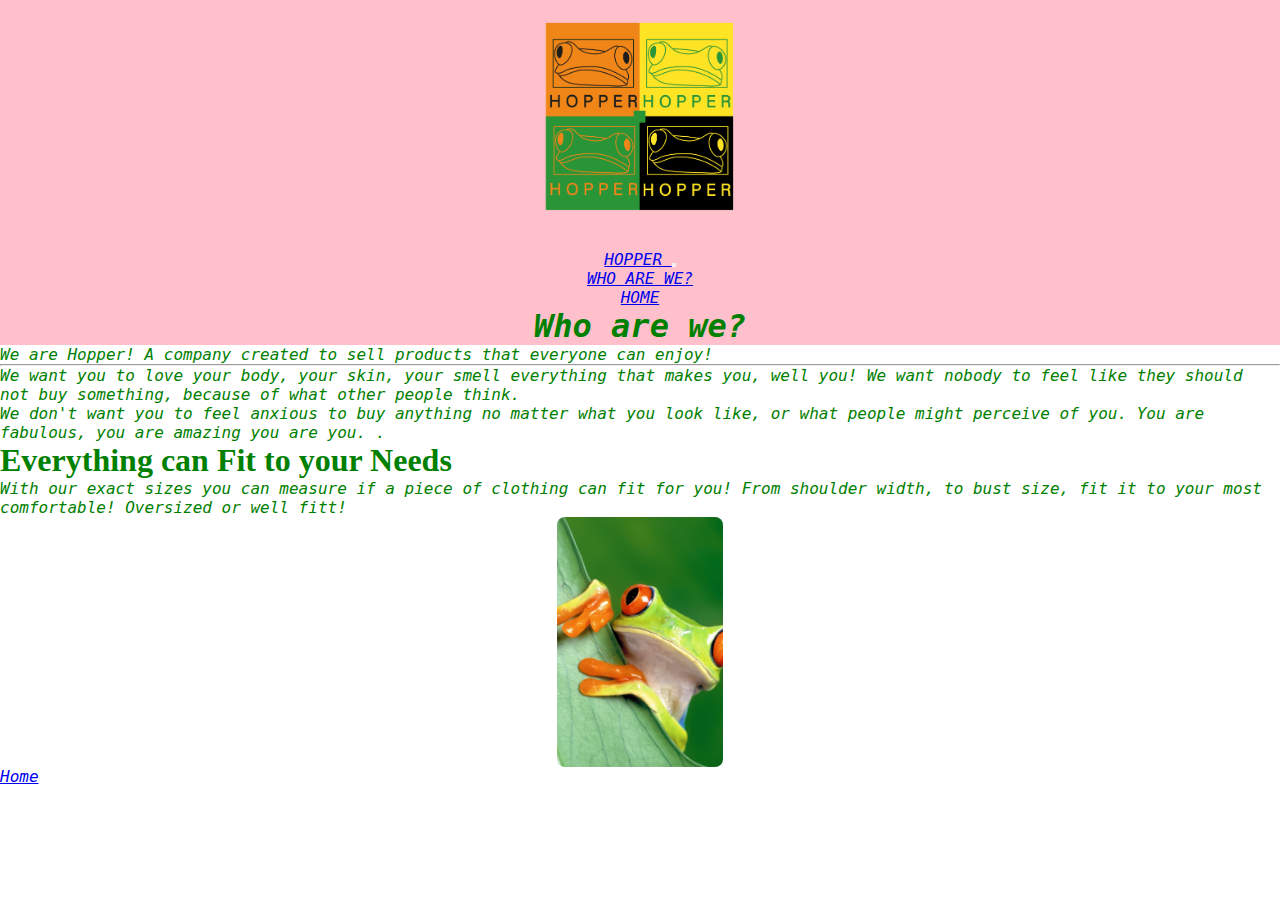
==== 190084.html @ a498afde "tiny errors" ====
<!DOCTYPE html>
<html>
	<head>
		<link href="https://cdn.jsdelivr.net/npm/bootstrap@5.0.0-beta2/dist/css/bootstrap.min.css" rel="stylesheet" integrity="sha384-BmbxuPwQa2lc/FVzBcNJ7UAyJxM6wuqIj61tLrc4wSX0szH/Ev+nYRRuWlolflfl" crossorigin="anonymous">
			<link href="css/my-styles.css" rel="stylesheet" type="text/css">
				<meta charset="utf-8">
    				<meta name="viewport" content="width=device-width, initial-scale=1">
			<title>Bootstrap</title>
	</head>
	<body>
		<header>	
<nav class="navbar navbar-expand-lg navbar-light bg-light">
  <a class="navbar-brand" href="index.html"> <img src="images/hopper-logo-on-t-shirt.png" alt="logo-hopper"> HOPPER </a>
  <button class="navbar-toggler" type="button" data-toggle="collapse" data-target="#navbarSupportedContent" aria-controls="navbarSupportedContent" aria-expanded="false" aria-label="Toggle navigation">
    <span class="navbar-toggler-icon"></span>
  </button>

  <div class="collapse navbar-collapse" id="navbarSupportedContent">
    <ul class="navbar-nav mr-auto">
      <li class="nav-item">
        <a class="nav-link" href="190084.html">WHO ARE WE?</a>
      </li>
      <li class="nav-item">
        <a class="nav-link" href="index.html"> HOME </a>
      </li>
	  </ul>
  </div>
</nav>
	  </header>
			<div class="jumbotron">
				<header> 
  <h1 class="display-4"> Who are we? </h1>
					</header>
				<main> 
  <p class="lead"> We are Hopper! A company created to sell products that everyone can enjoy! </p>
  <hr class="my-4">
  <p> We want you to love your body, your skin, your smell everything that makes you, well you! We want nobody to feel like they should not buy something, because of what other people think.</p>
  <p> We don't want you to feel anxious to buy anything no matter what you look like, or what people might perceive of you. You are fabulous, you are amazing you are you. .</p>
<h1> Everything can Fit to your Needs </h1>
			<p> With our exact sizes you can measure if a piece of clothing can fit for you! From shoulder width, to bust size, fit it to your most comfortable! Oversized or well fitt!</p>
					</main>
				<figure> 
				<img src="images/hopscotch-frog.jpg" alt="Hopper Mascot">
					</figure>
						</div>
				
		<script src="https://cdn.jsdelivr.net/npm/bootstrap@5.0.0-beta2/dist/js/bootstrap.bundle.min.js" integrity="sha384-b5kHyXgcpbZJO/tY9Ul7kGkf1S0CWuKcCD38l8YkeH8z8QjE0GmW1gYU5S9FOnJ0" crossorigin="anonymous">
		</script>
					<footer>
	 	 <p> <a href= "index.html"> Home </a> </p>
	</footer>
				</body>
				 
</html>
---- css/my-styles.css ----
h1 { 
			color: green; 
			}
		h2 { 
			text-decoration: underline; 
			font-size: 20px; 
			}
		p {
			color: green;
			font-style: italic; 
			font-family: 'Xanh Mono', monospace;
			}
		img {
			border-radius: 8px;
  			display: block;
 			margin-left: auto;
  			margin-right: auto;
                        max-width: 400px;
                        max-height: 250px;
			}
		body {
			background-image: url(../images/IMG_0220.JPG);
			background-repeat: no-repeat;
 			background-attachment: fixed;
  			background-size: 100% 100%;
			}
		header {
			color: green;
			background: pink;
			font-style: italic; 
			font-family: 'Xanh Mono', monospace;
                        width: 100%;
			text-align: center;
			}
		#my-id { 
			background-color: pink;
			font-style: italic; 
			}
		.row {   	
			margin: 40px;
			padding: 20px; 
			}
		.col { 
			margin: 40px;
			padding: 20px; 
			}
		.container-2 {
			width: 40px;
			height: 25px;
			}
		.footer {
  			position: fixed;
 			left: 0;
  			bottom: 0;
  			width: 100%;
 			background-color: pink;
  			color: green;
  			text-align: center;
			}
		.my-class { 
			text-align: center; 
			margin: 10px;
			}
		.container {
			background: pink; 
			padding: 20px; 
			border: 25px solid green;
			}
		* 	{
			margin: 0;
			padding: 0;
			}
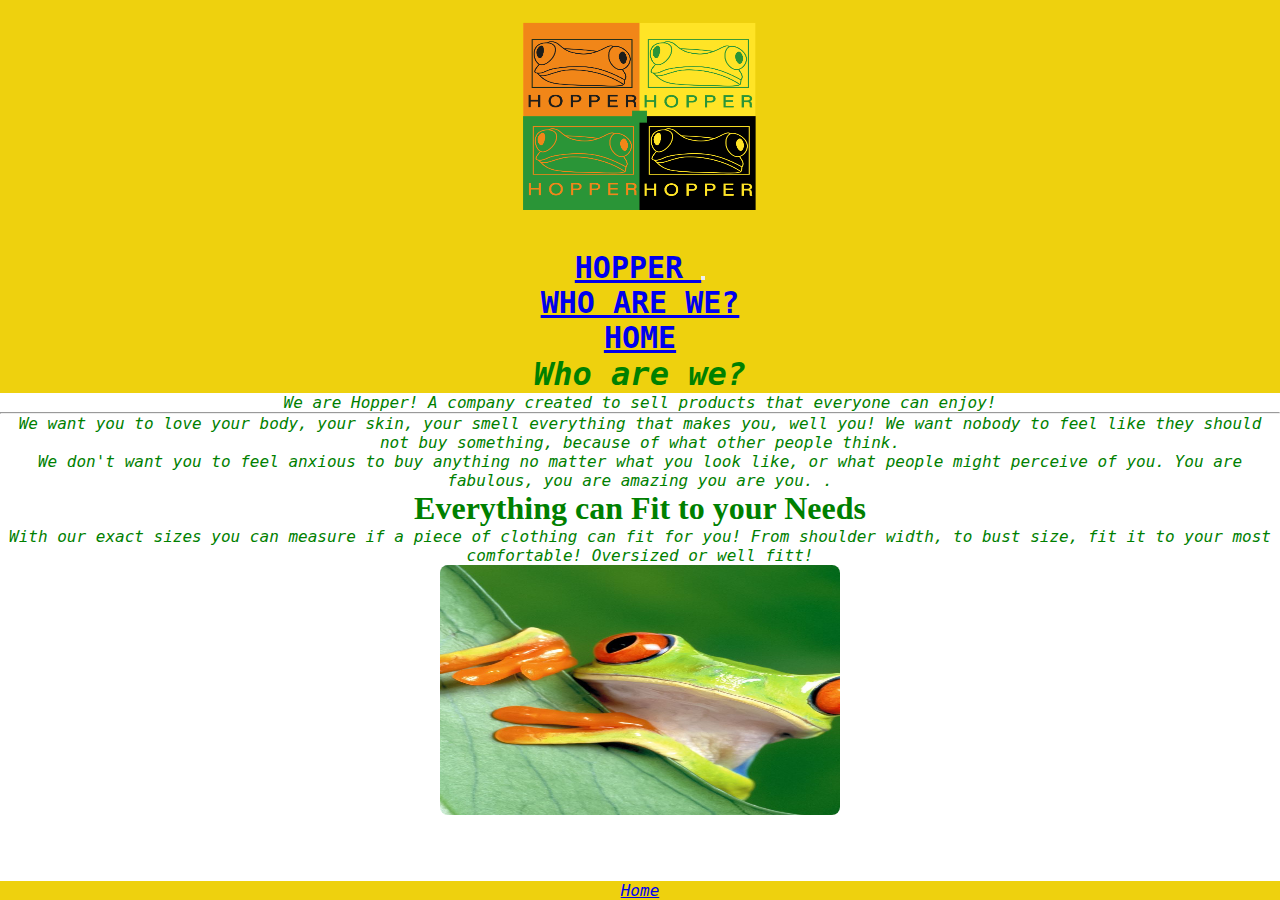
==== commit 5a5af2aa: "Update 190084.html" ====
--- a/190084.html
+++ b/190084.html
@@ -40,7 +40,7 @@
 			<p> With our exact sizes you can measure if a piece of clothing can fit for you! From shoulder width, to bust size, fit it to your most comfortable! Oversized or well fitt!</p>
 					</main>
 				<figure> 
-				<img src="images/hopscotch-frog.jpg" alt="Hopper Mascot">
+				<img class= "img-responsive" src="images/hopscotch-frog.jpg" alt="Hopper Mascot">
 					</figure>
 						</div>
 				
--- a/css/my-styles.css
+++ b/css/my-styles.css
@@ -1,35 +1,53 @@
- h1 { 
+		main { 
+			color:green;
+			}
+		nav { 
+			font-size: 30px; 
+			color: green;
+			background-color: #EED10E;
+			font-weight: 700;
+			font-style: normal;
+}
+		h1 { 
 			color: green; 
+			text-align: center;
 			}
 		h2 { 
 			text-decoration: underline; 
 			font-size: 20px; 
 			}
+		h5{ 
+			font-weight: 700;
+			font-style: normal;
+			color: black;
+			background: white;
+			opacity: 0.6;
+}
 		p {
 			color: green;
 			font-style: italic; 
 			font-family: 'Xanh Mono', monospace;
+			align-content: center;
+			text-align: center
 			}
 		img {
 			border-radius: 8px;
   			display: block;
  			margin-left: auto;
   			margin-right: auto;
-                        max-width: 400px;
-                        max-height: 250px;
+            max-width: 400px;
+            max-height: 250px;
+			width: 100%;
+			height: auto;
 			}
 		body {
-			background-image: url(../images/IMG_0220.JPG);
-			background-repeat: no-repeat;
- 			background-attachment: fixed;
-  			background-size: 100% 100%;
 			}
 		header {
 			color: green;
-			background: pink;
+			background: #EED10E;
 			font-style: italic; 
 			font-family: 'Xanh Mono', monospace;
-                        width: 100%;
+            width: 100%;
 			text-align: center;
 			}
 		#my-id { 
@@ -48,12 +66,21 @@
 			width: 40px;
 			height: 25px;
 			}
+		footer {
+			position: fixed;
+ 			left: 0;
+  			bottom: 0;
+  			width: 100%;
+ 			background-color: #EED10E;
+  			color: green;
+  			text-align: center
+			}
 		.footer {
   			position: fixed;
  			left: 0;
   			bottom: 0;
   			width: 100%;
- 			background-color: pink;
+ 			background-color: #EED10E;
   			color: green;
   			text-align: center;
 			}
@@ -62,7 +89,7 @@
 			margin: 10px;
 			}
 		.container {
-			background: pink; 
+			background: #EED10E; 
 			padding: 20px; 
 			border: 25px solid green;
 			}
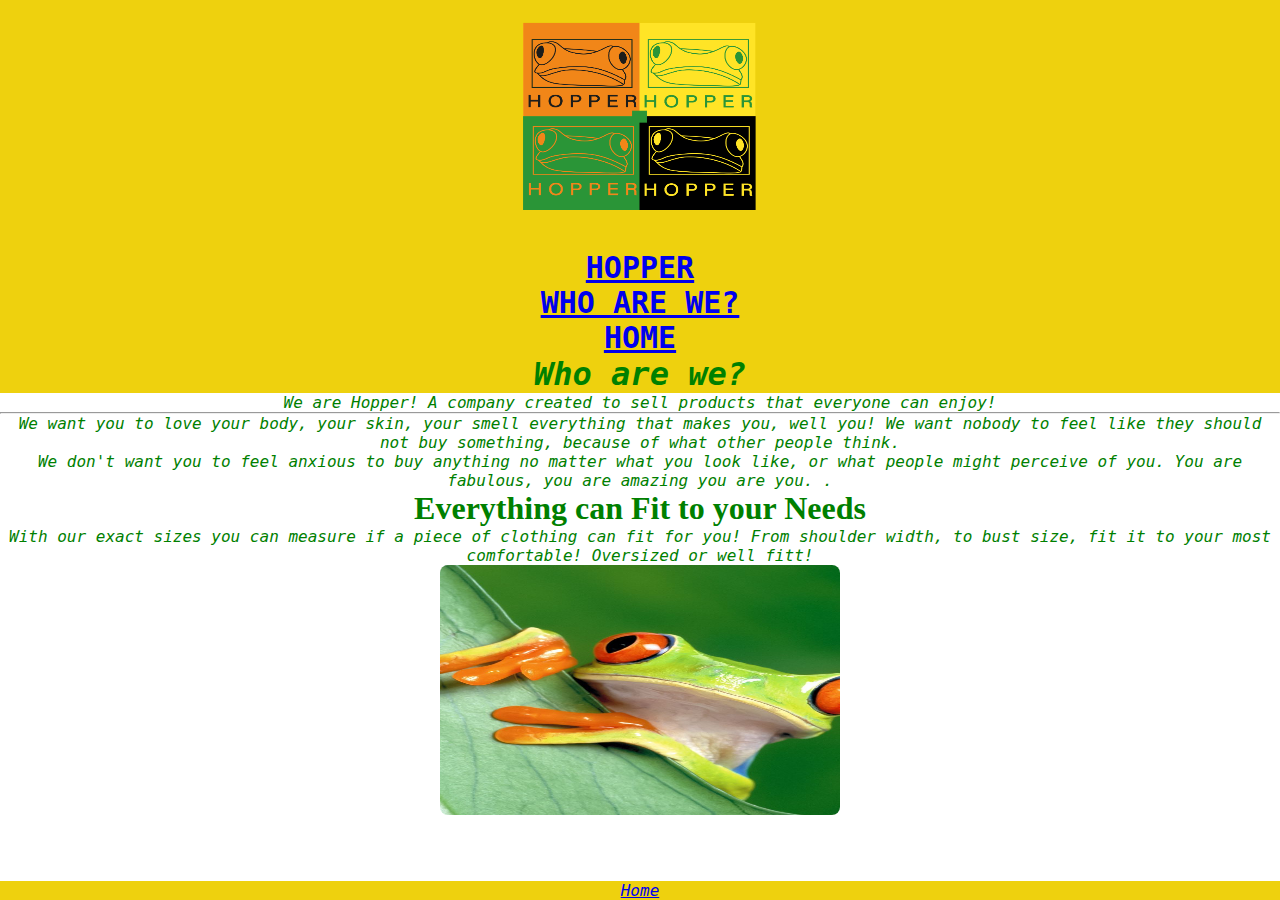
==== commit 2d0a82c0: "Update 190084.html" ====
--- a/190084.html
+++ b/190084.html
@@ -8,23 +8,17 @@
 			<title>Bootstrap</title>
 	</head>
 	<body>
-		<header>	
+	<header>	
 <nav class="navbar navbar-expand-lg navbar-light bg-light">
-  <a class="navbar-brand" href="index.html"> <img src="images/hopper-logo-on-t-shirt.png" alt="logo-hopper"> HOPPER </a>
-  <button class="navbar-toggler" type="button" data-toggle="collapse" data-target="#navbarSupportedContent" aria-controls="navbarSupportedContent" aria-expanded="false" aria-label="Toggle navigation">
-    <span class="navbar-toggler-icon"></span>
-  </button>
-
-  <div class="collapse navbar-collapse" id="navbarSupportedContent">
+  <a class="navbar-brand" href="index.html"> <img class="img-responsive" src="images/hopper-logo-on-t-shirt.png" alt="logo-hopper"> HOPPER </a>
     <ul class="navbar-nav mr-auto">
       <li class="nav-item">
         <a class="nav-link" href="190084.html">WHO ARE WE?</a>
-      </li>
+		   </li>
       <li class="nav-item">
-        <a class="nav-link" href="index.html"> HOME </a>
-      </li>
+		  <a class="nav-link" href="index.html"> HOME </a>
+		</li>
 	  </ul>
-  </div>
 </nav>
 	  </header>
 			<div class="jumbotron">
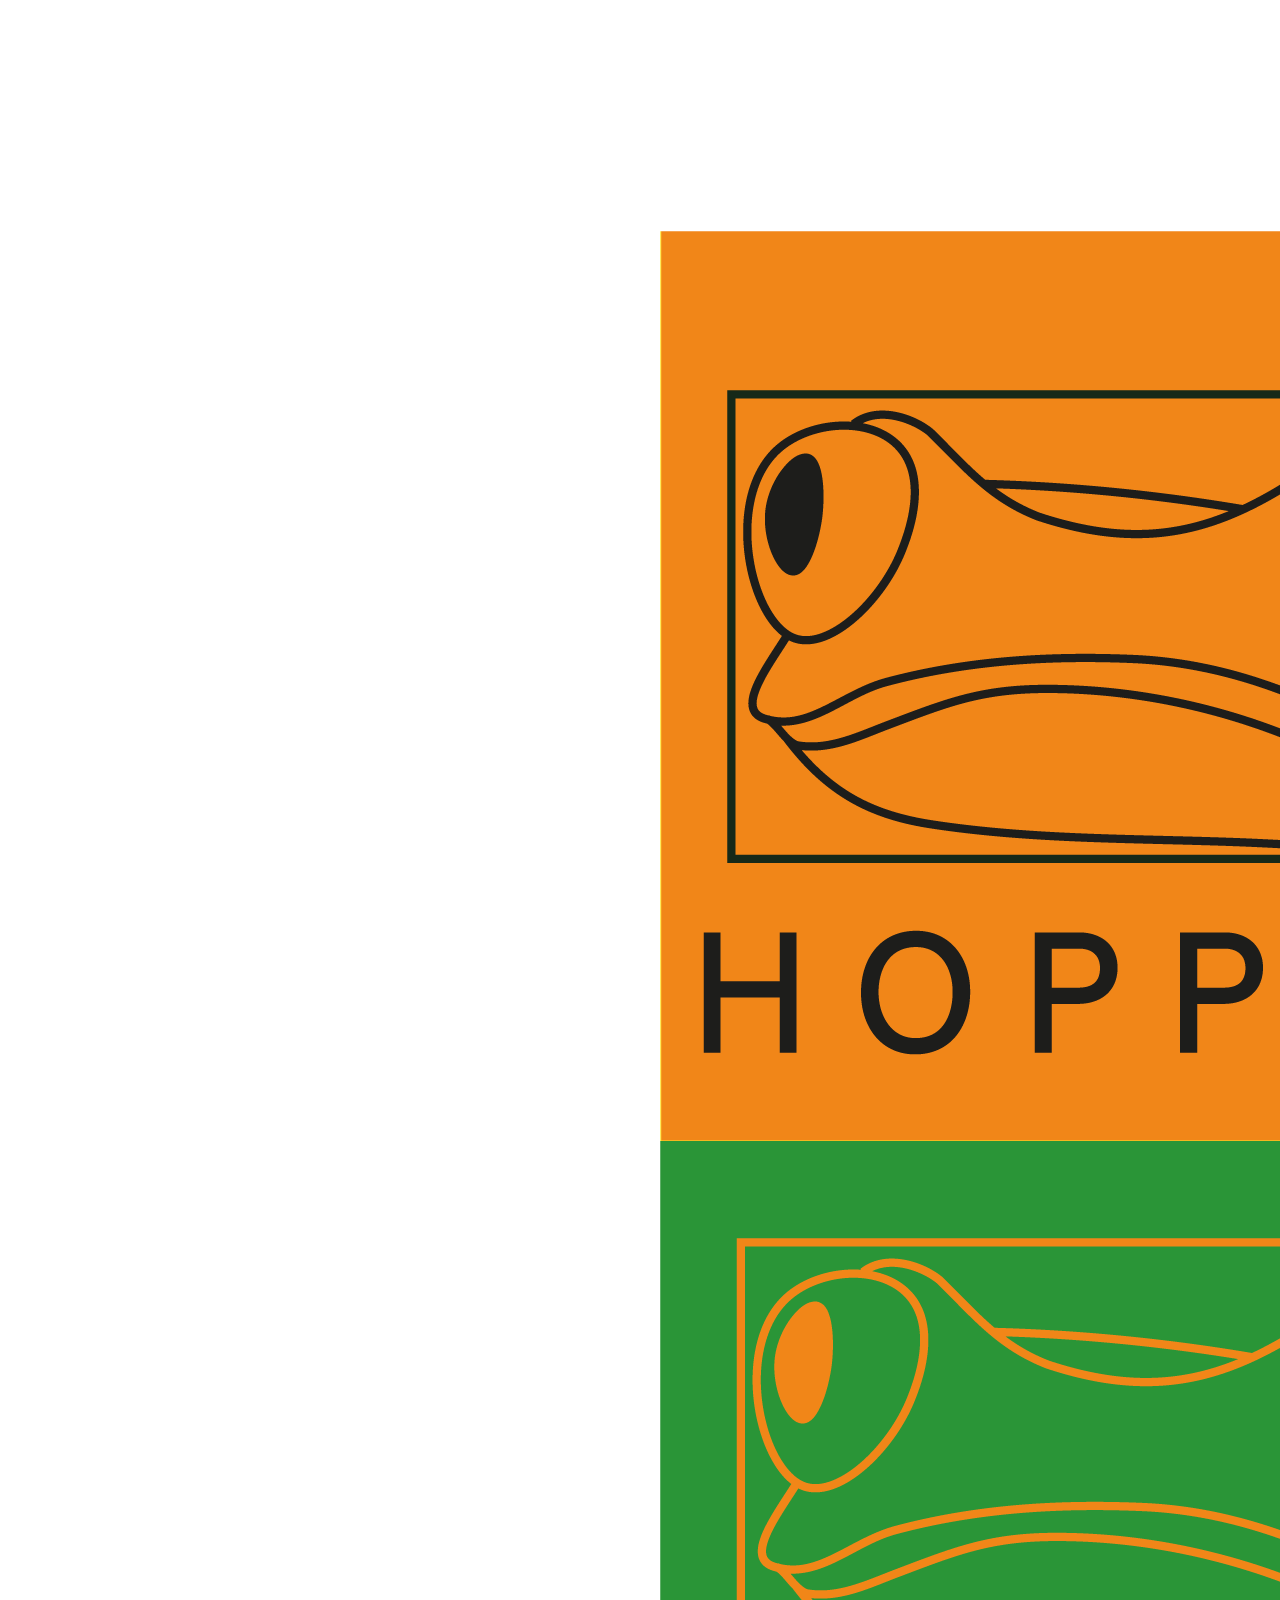
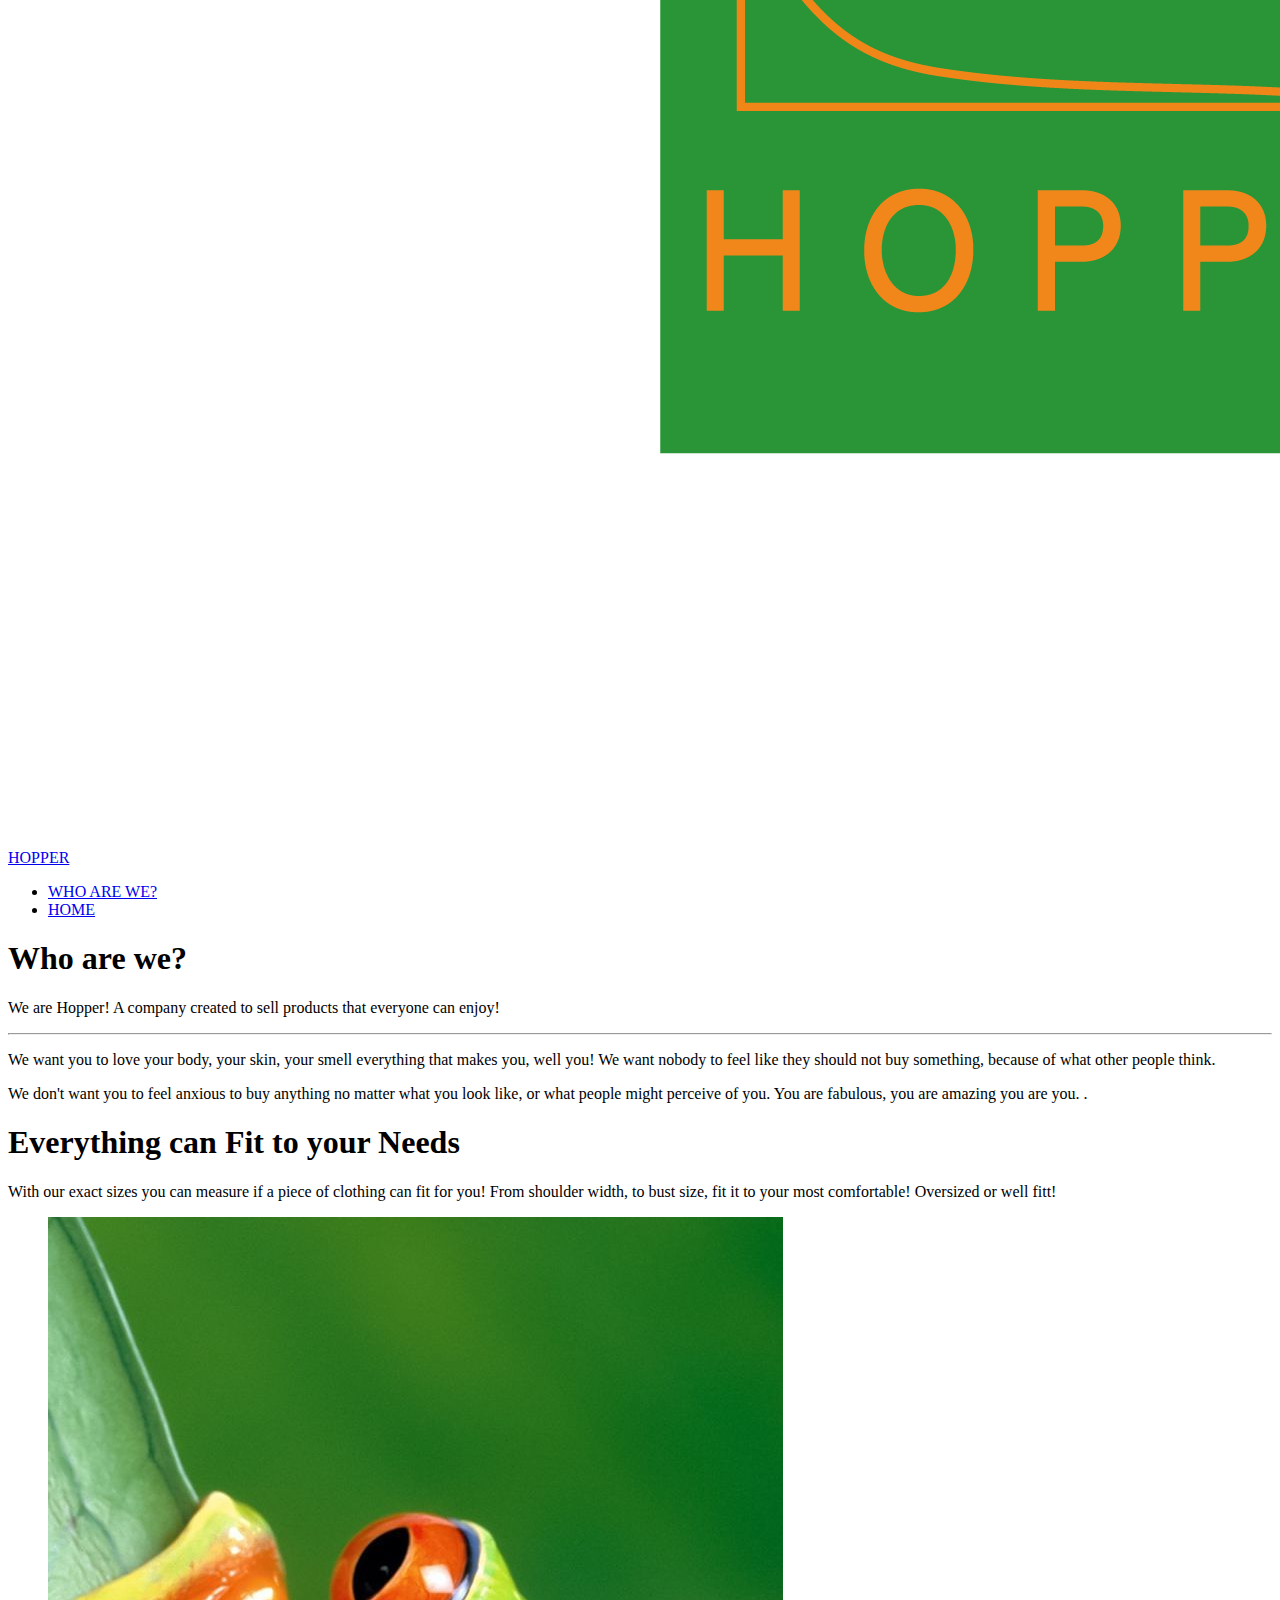
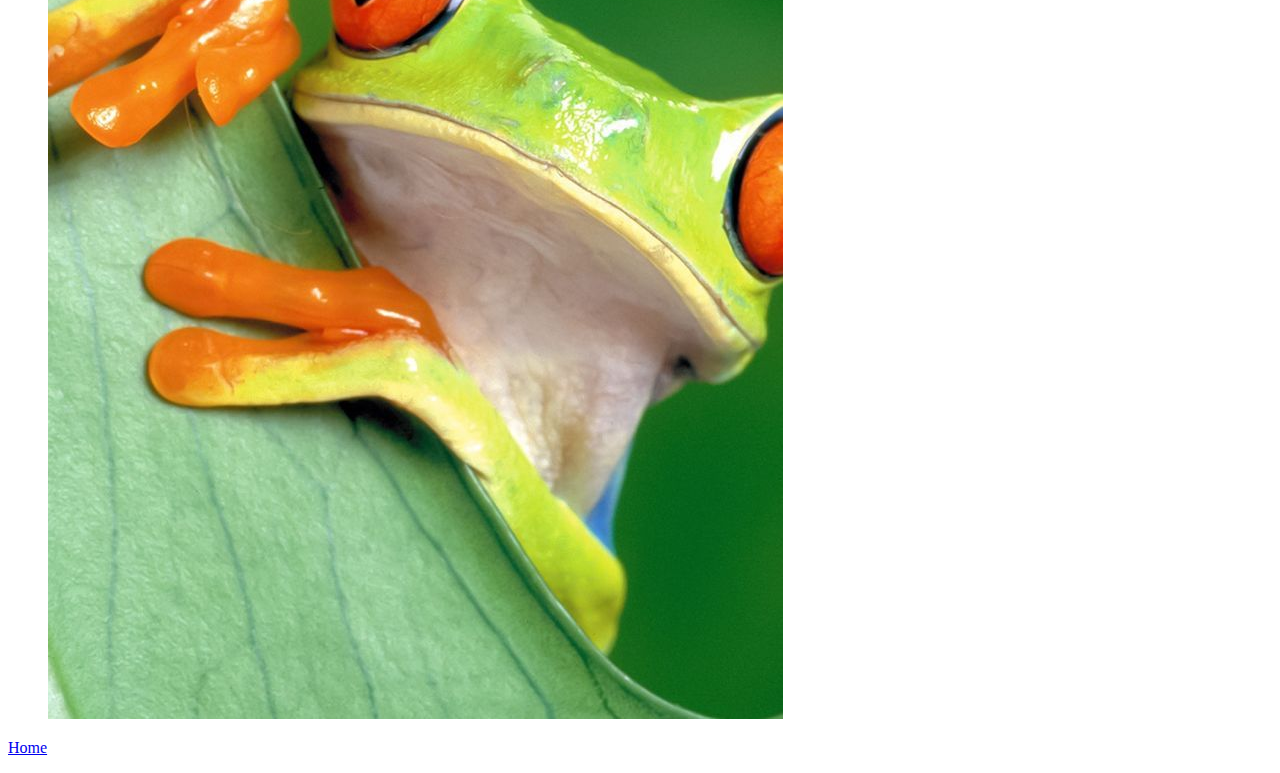
==== commit 0b49bb12: "Update 190084.html" ====
--- a/190084.html
+++ b/190084.html
@@ -2,7 +2,7 @@
 <html>
 	<head>
 		<link href="https://cdn.jsdelivr.net/npm/bootstrap@5.0.0-beta2/dist/css/bootstrap.min.css" rel="stylesheet" integrity="sha384-BmbxuPwQa2lc/FVzBcNJ7UAyJxM6wuqIj61tLrc4wSX0szH/Ev+nYRRuWlolflfl" crossorigin="anonymous">
-			<link href="css/my-styles.css" rel="stylesheet" type="text/css">
+			<link href="css/styles.css" rel="stylesheet" type="text/css">
 				<meta charset="utf-8">
     				<meta name="viewport" content="width=device-width, initial-scale=1">
 			<title>Bootstrap</title>
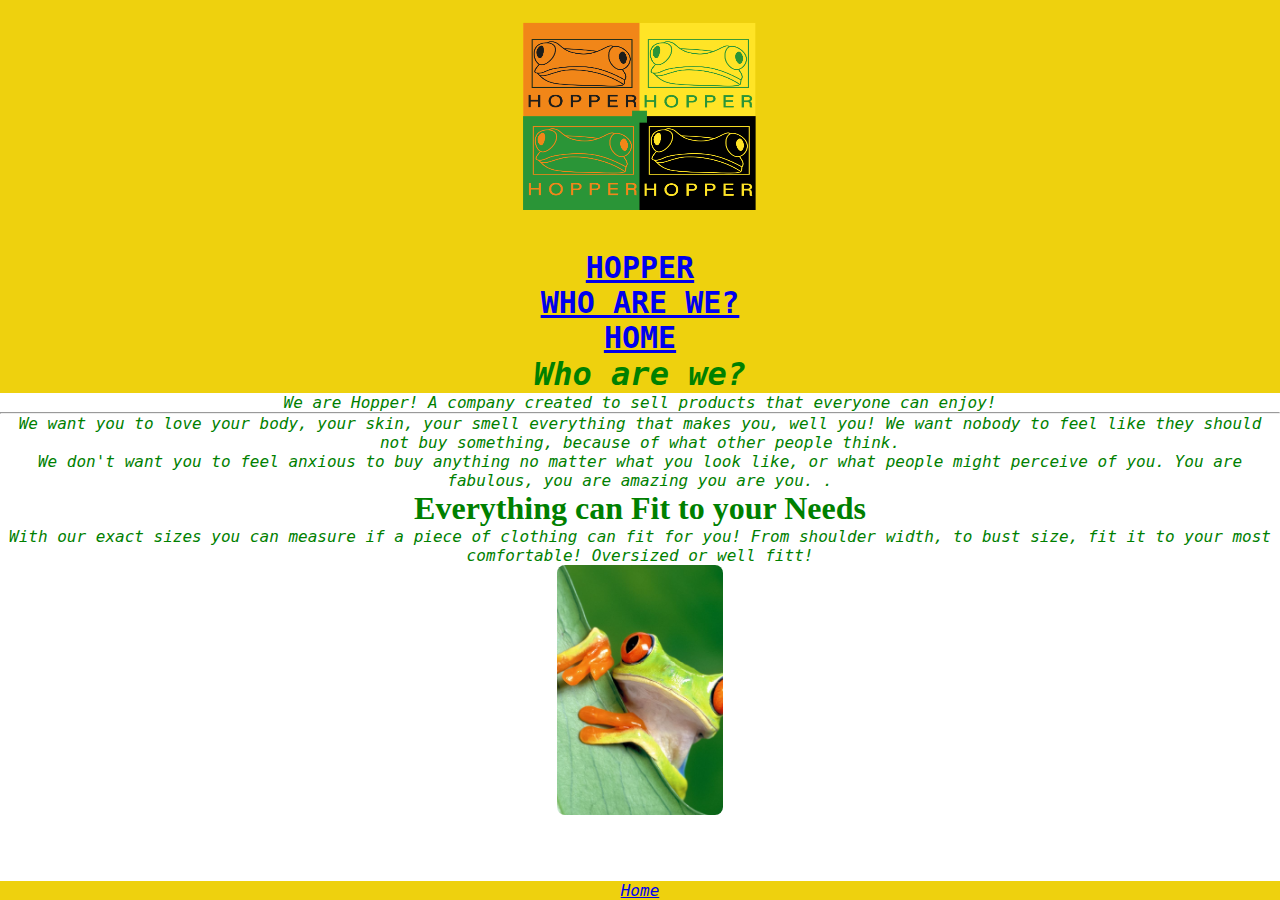
==== commit c56748ac: "changes for laura" ====
--- a/190084.html
+++ b/190084.html
@@ -1,10 +1,11 @@
 <!DOCTYPE html>
 <html>
 	<head>
+			<meta charset="utf-8">
+    				<meta name="viewport" content="width=device-width, initial-scale=1">
 		<link href="https://cdn.jsdelivr.net/npm/bootstrap@5.0.0-beta2/dist/css/bootstrap.min.css" rel="stylesheet" integrity="sha384-BmbxuPwQa2lc/FVzBcNJ7UAyJxM6wuqIj61tLrc4wSX0szH/Ev+nYRRuWlolflfl" crossorigin="anonymous">
 			<link href="css/styles.css" rel="stylesheet" type="text/css">
-				<meta charset="utf-8">
-    				<meta name="viewport" content="width=device-width, initial-scale=1">
+
 			<title>Bootstrap</title>
 	</head>
 	<body>
@@ -34,12 +35,10 @@
 			<p> With our exact sizes you can measure if a piece of clothing can fit for you! From shoulder width, to bust size, fit it to your most comfortable! Oversized or well fitt!</p>
 					</main>
 				<figure> 
-				<img class= "img-responsive" src="images/hopscotch-frog.jpg" alt="Hopper Mascot">
+				<img class= "img-fluid" src="images/hopscotch-frog.jpg" alt="Hopper Mascot">
 					</figure>
 						</div>
-				
-		<script src="https://cdn.jsdelivr.net/npm/bootstrap@5.0.0-beta2/dist/js/bootstrap.bundle.min.js" integrity="sha384-b5kHyXgcpbZJO/tY9Ul7kGkf1S0CWuKcCD38l8YkeH8z8QjE0GmW1gYU5S9FOnJ0" crossorigin="anonymous">
-		</script>
+		  <script src="js/jquery-3.6.0.slim.min.js"></script>
 					<footer>
 	 	 <p> <a href= "index.html"> Home </a> </p>
 	</footer>
--- a/css/styles.css
+++ b/css/styles.css
@@ -0,0 +1,104 @@
+		main { 
+			color:green;
+			}
+		nav { 
+			font-size: 30px; 
+			color: green;
+			background-color: #EED10E;
+			font-weight: 700;
+			font-style: normal;
+}
+		h1 { 
+			color: green; 
+			text-align: center;
+			}
+		h2 { 
+			text-decoration: underline; 
+			font-size: 20px; 
+			}
+		h5{ 
+			font-weight: 700;
+			font-style: normal;
+			color: black;
+			background: white;
+			opacity: 0.6;
+}
+		p {
+			color: green;
+			font-style: italic; 
+			font-family: 'Xanh Mono', monospace;
+			align-content: center;
+			text-align: center
+			}
+		img {
+			border-radius: 8px;
+  			display: block;
+ 			margin-left: auto;
+  			margin-right: auto;
+            		max-width: 400px;
+           		max-height: 250px;
+			width: 100%;
+			height: auto;
+			}
+		body {
+			}
+		header {
+			color: green;
+			background: #EED10E;
+			font-style: italic; 
+			font-family: 'Xanh Mono', monospace;
+            width: 100%;
+			text-align: center;
+			}
+		#my-id { 
+			background-color: pink;
+			font-style: italic; 
+			}
+		.row {   	
+			margin: 40px;
+			padding: 20px; 
+			}
+		.col { 
+			margin: 40px;
+			padding: 20px; 
+			}
+		.container-2 {
+			width: 40px;
+			height: 25px;
+			}
+		.img-fluid {
+			align-content: center;
+			width: auto;
+			height: auto;
+			} 
+		footer {
+			position: fixed;
+ 			left: 0;
+  			bottom: 0;
+  			width: 100%;
+ 			background-color: #EED10E;
+  			color: green;
+  			text-align: center
+			}
+		.footer {
+  			position: fixed;
+ 			left: 0;
+  			bottom: 0;
+  			width: 100%;
+ 			background-color: #EED10E;
+  			color: green;
+  			text-align: center;
+			}
+		.my-class { 
+			text-align: center; 
+			margin: 10px;
+			}
+		.container {
+			background: #EED10E; 
+			padding: 20px; 
+			border: 25px solid green;
+			}
+		* 	{
+			margin: 0;
+			padding: 0;
+			}
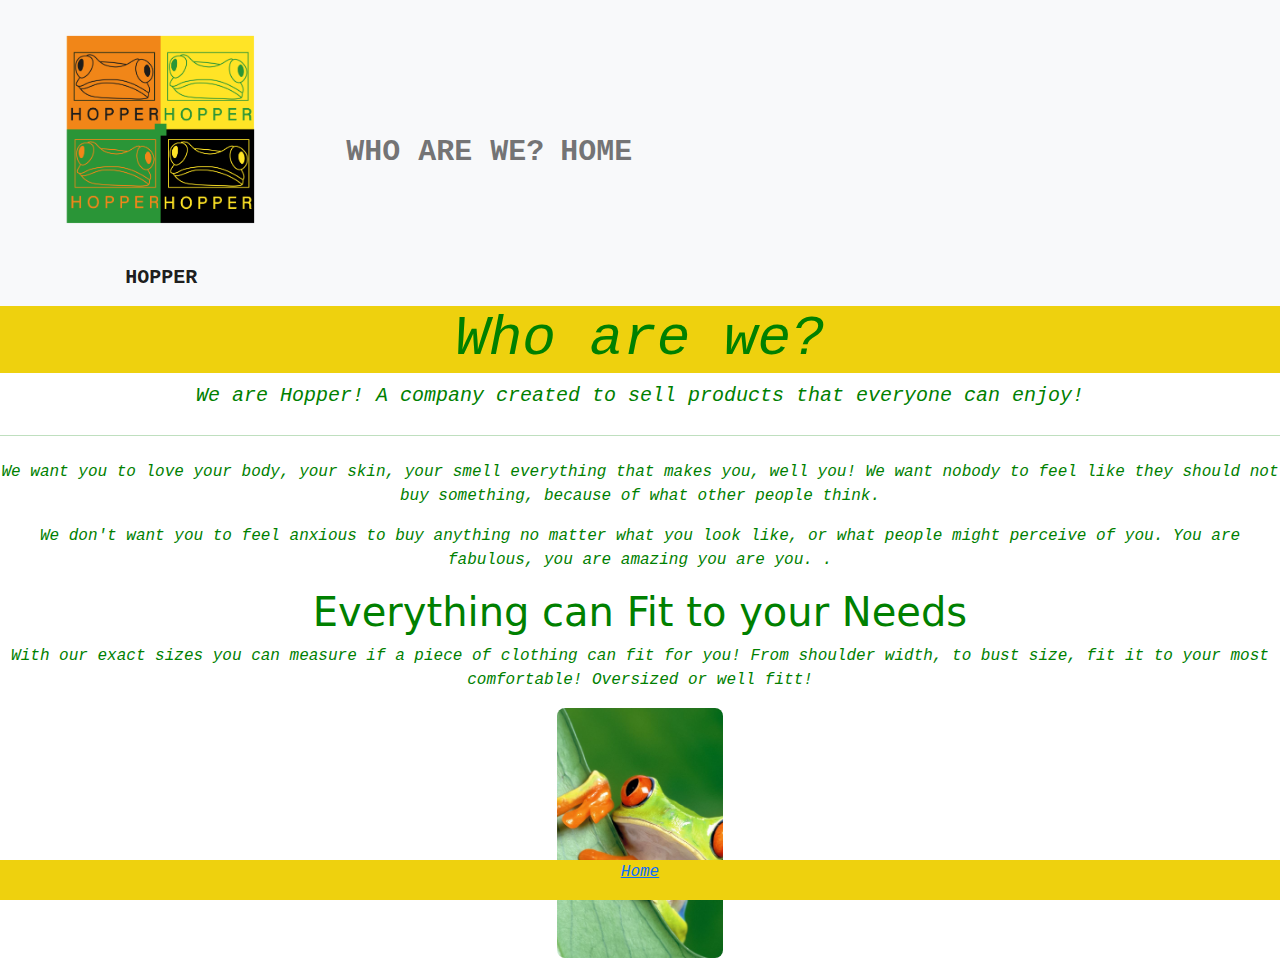
==== commit 993fd862: "link changed" ====
--- a/190084.html
+++ b/190084.html
@@ -3,7 +3,7 @@
 	<head>
 			<meta charset="utf-8">
     				<meta name="viewport" content="width=device-width, initial-scale=1">
-		<link href="https://cdn.jsdelivr.net/npm/bootstrap@5.0.0-beta2/dist/css/bootstrap.min.css" rel="stylesheet" integrity="sha384-BmbxuPwQa2lc/FVzBcNJ7UAyJxM6wuqIj61tLrc4wSX0szH/Ev+nYRRuWlolflfl" crossorigin="anonymous">
+			<link rel="stylesheet" href="css/bootstrap.min.css">
 			<link href="css/styles.css" rel="stylesheet" type="text/css">
 
 			<title>Bootstrap</title>
